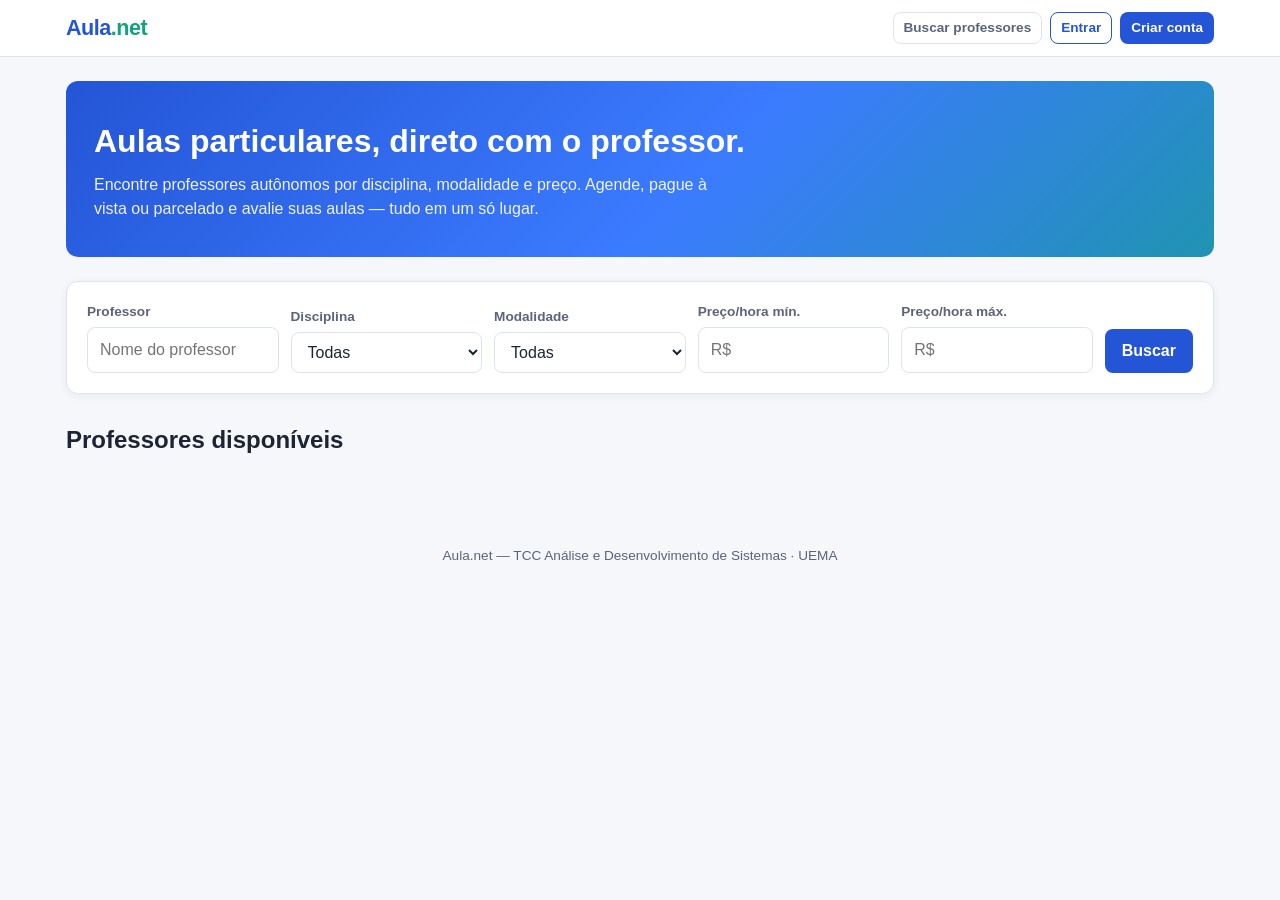
==== aulanet-plataforma/src/main/resources/static/index.html @ 15c30ea5 "Adiciona plataforma web Aula.net em Spring Boot Projeto Maven (Java 17 + Spring Boot 3.3) pronto par" ====
<!DOCTYPE html>
<html lang="pt-BR">
<head>
    <meta charset="UTF-8">
    <meta name="viewport" content="width=device-width, initial-scale=1">
    <title>Aula.net — Encontre seu professor particular</title>
    <link rel="icon" href="data:image/svg+xml,<svg xmlns=%22http://www.w3.org/2000/svg%22 viewBox=%220 0 100 100%22><text y=%22.9em%22 font-size=%2290%22>🎓</text></svg>">
    <link rel="stylesheet" href="css/style.css">
    <script src="js/api.js"></script>
</head>
<body>
<nav class="nav" id="nav"></nav>
<main class="container">
    <section class="hero">
        <h1>Aulas particulares, direto com o professor.</h1>
        <p>Encontre professores autônomos por disciplina, modalidade e preço. Agende, pague à vista ou parcelado
            e avalie suas aulas — tudo em um só lugar.</p>
    </section>

    <section class="card">
        <form id="filtros" class="linha">
            <div><label for="termo">Professor</label><input id="termo" placeholder="Nome do professor"></div>
            <div><label for="disciplina">Disciplina</label><select id="disciplina"><option value="">Todas</option></select></div>
            <div><label for="modalidade">Modalidade</label>
                <select id="modalidade"><option value="">Todas</option><option value="ONLINE">Online</option><option value="PRESENCIAL">Presencial</option></select></div>
            <div><label for="precoMin">Preço/hora mín.</label><input id="precoMin" type="number" min="0" step="5" placeholder="R$"></div>
            <div><label for="precoMax">Preço/hora máx.</label><input id="precoMax" type="number" min="0" step="5" placeholder="R$"></div>
            <div style="flex:0 0 auto"><button class="btn" type="submit">Buscar</button></div>
        </form>
    </section>

    <div class="entre mt-2"><h2 style="margin:0">Professores disponíveis</h2><span class="suave" id="contador"></span></div>
    <section id="resultados" class="grid grid-3 mt"></section>
</main>
<footer>Aula.net — TCC Análise e Desenvolvimento de Sistemas · UEMA</footer>

<script>
    async function carregarDisciplinas() {
        const ds = await Api.get('/api/disciplinas');
        const sel = document.getElementById('disciplina');
        ds.forEach(d => sel.insertAdjacentHTML('beforeend', `<option value="${d.id}">${esc(d.nome)}</option>`));
    }

    async function buscar(ev) {
        if (ev) ev.preventDefault();
        const p = new URLSearchParams();
        const campos = { termo: 'termo', disciplina: 'disciplinaId', modalidade: 'modalidade', precoMin: 'precoMin', precoMax: 'precoMax' };
        Object.entries(campos).forEach(([id, nome]) => { const v = document.getElementById(id).value; if (v) p.set(nome, v); });
        const box = document.getElementById('resultados');
        try {
            const ofertas = await Api.get('/api/ofertas?' + p);
            document.getElementById('contador').textContent = ofertas.length + ' resultado(s)';
            box.innerHTML = ofertas.length ? ofertas.map(o => `
                <article class="card prof-card">
                    <div class="prof-topo">
                        <div class="avatar">${fmt.iniciais(o.professorNome)}</div>
                        <div><h3>${esc(o.professorNome)}</h3><div class="pequeno">${fmt.estrelas(o.mediaAvaliacao)}
                             <span class="suave">(${o.totalAvaliacoes})</span></div></div>
                    </div>
                    <div><strong>${esc(o.disciplina)}</strong> ${selo(o.modalidade)}</div>
                    <div class="entre">
                        <div class="preco">${fmt.moeda(o.valorHora)} <small>/hora</small></div>
                        <a class="btn" href="professor.html?id=${o.professorId}&oferta=${o.id}">Ver perfil</a>
                    </div>
                </article>`).join('') : '<div class="card vazio">Nenhum professor encontrado com esses filtros.</div>';
        } catch (e) { toast(e.message, 'erro'); }
    }

    document.getElementById('filtros').addEventListener('submit', buscar);
    carregarDisciplinas().then(buscar);
</script>
</body>
</html>
---- aulanet-plataforma/src/main/resources/static/css/style.css ----
:root {
    --primaria: #2455d6;
    --primaria-escura: #1a3fa3;
    --primaria-clara: #e8eefc;
    --secundaria: #0fa37f;
    --perigo: #d64545;
    --alerta: #e89b1c;
    --texto: #1d2433;
    --texto-suave: #5b6478;
    --borda: #dfe3eb;
    --fundo: #f5f7fb;
    --card: #ffffff;
    --raio: 12px;
    --sombra: 0 2px 10px rgba(20, 30, 60, .06);
}

* { box-sizing: border-box; }

body {
    margin: 0;
    font-family: "Segoe UI", Roboto, "Helvetica Neue", Arial, sans-serif;
    color: var(--texto);
    background: var(--fundo);
    line-height: 1.5;
}

a { color: var(--primaria); text-decoration: none; }
a:hover { text-decoration: underline; }

/* ---------- navegação ---------- */
.nav {
    background: var(--card);
    border-bottom: 1px solid var(--borda);
    position: sticky; top: 0; z-index: 10;
}
.nav-inner {
    max-width: 1180px; margin: 0 auto; padding: 12px 16px;
    display: flex; align-items: center; gap: 16px; flex-wrap: wrap;
}
.logo { font-weight: 800; font-size: 1.35rem; color: var(--primaria); letter-spacing: -.5px; }
.logo span { color: var(--secundaria); }
.nav-links { display: flex; gap: 8px; margin-left: auto; align-items: center; flex-wrap: wrap; }
.nav-usuario { font-size: .9rem; color: var(--texto-suave); }

/* ---------- layout ---------- */
.container { max-width: 1180px; margin: 0 auto; padding: 24px 16px 48px; }
.estreito { max-width: 460px; }
.grid { display: grid; gap: 16px; }
.grid-2 { grid-template-columns: repeat(auto-fit, minmax(280px, 1fr)); }
.grid-3 { grid-template-columns: repeat(auto-fill, minmax(290px, 1fr)); }
.grid-4 { grid-template-columns: repeat(auto-fit, minmax(200px, 1fr)); }
.linha { display: flex; gap: 12px; flex-wrap: wrap; align-items: flex-end; }
.linha > * { flex: 1 1 160px; }
.entre { display: flex; justify-content: space-between; align-items: center; gap: 12px; flex-wrap: wrap; }
.mt { margin-top: 16px; }
.mt-2 { margin-top: 28px; }
.suave { color: var(--texto-suave); }
.pequeno { font-size: .85rem; }
.centro { text-align: center; }

.card {
    background: var(--card); border: 1px solid var(--borda); border-radius: var(--raio);
    padding: 20px; box-shadow: var(--sombra);
}
.card h3 { margin: 0 0 6px; }

.hero {
    background: linear-gradient(135deg, var(--primaria) 0%, #3b7bff 55%, var(--secundaria) 130%);
    color: #fff; border-radius: var(--raio); padding: 36px 28px; margin-bottom: 24px;
}
.hero h1 { margin: 0 0 8px; font-size: 2rem; }
.hero p { margin: 0; opacity: .92; max-width: 640px; }

/* ---------- formulários ---------- */
label { display: block; font-size: .85rem; font-weight: 600; margin-bottom: 4px; color: var(--texto-suave); }
input, select, textarea {
    width: 100%; padding: 10px 12px; border: 1px solid var(--borda); border-radius: 8px;
    font: inherit; background: #fff; color: var(--texto);
}
input:focus, select:focus, textarea:focus { outline: 2px solid var(--primaria-clara); border-color: var(--primaria); }
.campo { margin-bottom: 14px; }

.btn {
    display: inline-flex; align-items: center; justify-content: center; gap: 6px;
    padding: 9px 16px; border-radius: 8px; border: 1px solid transparent; cursor: pointer;
    font: inherit; font-weight: 600; background: var(--primaria); color: #fff; white-space: nowrap;
}
.btn:hover { background: var(--primaria-escura); text-decoration: none; }
.btn:disabled { opacity: .55; cursor: not-allowed; }
.btn-sec { background: #fff; color: var(--primaria); border-color: var(--primaria); }
.btn-sec:hover { background: var(--primaria-clara); }
.btn-verde { background: var(--secundaria); }
.btn-verde:hover { background: #0b8568; }
.btn-perigo { background: var(--perigo); }
.btn-perigo:hover { background: #b33434; }
.btn-leve { background: transparent; color: var(--texto-suave); border-color: var(--borda); }
.btn-leve:hover { background: var(--fundo); }
.btn-sm { padding: 5px 10px; font-size: .85rem; }
.btn-bloco { width: 100%; }

/* ---------- abas ---------- */
.abas { display: flex; gap: 4px; border-bottom: 1px solid var(--borda); margin-bottom: 20px; overflow-x: auto; }
.aba {
    padding: 10px 16px; border: none; background: none; cursor: pointer; font: inherit; font-weight: 600;
    color: var(--texto-suave); border-bottom: 3px solid transparent; white-space: nowrap;
}
.aba.ativa { color: var(--primaria); border-bottom-color: var(--primaria); }
.painel { display: none; }
.painel.ativo { display: block; }

/* ---------- tabelas ---------- */
.tabela-wrap { overflow-x: auto; }
table { width: 100%; border-collapse: collapse; background: var(--card); }
th, td { padding: 10px 12px; text-align: left; border-bottom: 1px solid var(--borda); font-size: .92rem; }
th { background: var(--fundo); color: var(--texto-suave); font-size: .8rem; text-transform: uppercase; letter-spacing: .4px; }
tr:last-child td { border-bottom: none; }
td.num, th.num { text-align: right; }

/* ---------- selos ---------- */
.selo {
    display: inline-block; padding: 2px 10px; border-radius: 999px; font-size: .75rem; font-weight: 700;
    background: var(--fundo); color: var(--texto-suave); border: 1px solid var(--borda);
}
.selo-SOLICITADO, .selo-PENDENTE { background: #fff6e6; color: #9a6300; border-color: #f3d9a6; }
.selo-CONFIRMADO { background: var(--primaria-clara); color: var(--primaria); border-color: #c5d4f8; }
.selo-CONCLUIDO, .selo-PAGO, .selo-REALIZADO { background: #e5f7f1; color: #087a5e; border-color: #b6e6d6; }
.selo-CANCELADO, .selo-ATRASADO { background: #fdecec; color: var(--perigo); border-color: #f5c2c2; }
.selo-ONLINE { background: #eef3ff; color: #3151a8; }
.selo-PRESENCIAL { background: #f2ecff; color: #6a3fc1; }
.selo-ALUNO { background: #eef7ff; color: #1f6aa5; }
.selo-PROFESSOR { background: #effaf4; color: #1c7a4c; }
.selo-ADMIN { background: #fff1e8; color: #b0521a; }

/* ---------- cartões de professor ---------- */
.prof-card { display: flex; flex-direction: column; gap: 10px; }
.prof-topo { display: flex; gap: 12px; align-items: center; }
.avatar {
    width: 48px; height: 48px; border-radius: 50%; background: var(--primaria-clara); color: var(--primaria);
    display: flex; align-items: center; justify-content: center; font-weight: 800; font-size: 1.1rem; flex-shrink: 0;
}
.avatar-g { width: 84px; height: 84px; font-size: 2rem; }
.preco { font-size: 1.4rem; font-weight: 800; }
.preco small { font-size: .8rem; font-weight: 500; color: var(--texto-suave); }
.estrelas { color: #f5a623; letter-spacing: 1px; }

/* ---------- indicadores ---------- */
.kpi { padding: 16px 18px; }
.kpi .rotulo { font-size: .8rem; color: var(--texto-suave); text-transform: uppercase; letter-spacing: .4px; }
.kpi .valor { font-size: 1.55rem; font-weight: 800; margin-top: 4px; }
.kpi.verde .valor { color: var(--secundaria); }
.kpi.laranja .valor { color: var(--alerta); }
.kpi.vermelho .valor { color: var(--perigo); }

/* ---------- gráfico de barras ---------- */
.barras { display: flex; align-items: flex-end; gap: 12px; height: 200px; padding-top: 12px; }
.barra-col { flex: 1; display: flex; flex-direction: column; align-items: center; justify-content: flex-end; height: 100%; }
.barra { width: 100%; max-width: 56px; background: var(--primaria); border-radius: 6px 6px 0 0; min-height: 2px; }
.barra-col .v { font-size: .75rem; color: var(--texto-suave); margin-bottom: 4px; }
.barra-col .m { font-size: .75rem; color: var(--texto-suave); margin-top: 6px; }

/* ---------- calendário semanal ---------- */
.calendario { display: grid; grid-template-columns: repeat(7, minmax(120px, 1fr)); gap: 8px; overflow-x: auto; }
.dia { background: var(--card); border: 1px solid var(--borda); border-radius: 10px; min-height: 170px; padding: 8px; }
.dia.hoje { border-color: var(--primaria); box-shadow: 0 0 0 2px var(--primaria-clara); }
.dia-titulo { font-size: .8rem; font-weight: 700; color: var(--texto-suave); margin-bottom: 6px; text-transform: capitalize; }
.evento {
    background: var(--primaria-clara); border-left: 3px solid var(--primaria); border-radius: 6px;
    padding: 6px 8px; margin-bottom: 6px; font-size: .8rem;
}
.evento b { display: block; }

/* ---------- avisos ---------- */
.toast {
    position: fixed; right: 16px; bottom: 16px; z-index: 100; padding: 12px 18px; border-radius: 10px;
    color: #fff; background: var(--texto); box-shadow: 0 6px 24px rgba(0,0,0,.2); max-width: 360px;
    opacity: 0; transform: translateY(10px); transition: all .25s;
}
.toast.visivel { opacity: 1; transform: translateY(0); }
.toast.erro { background: var(--perigo); }
.toast.ok { background: var(--secundaria); }
.alerta-box { padding: 12px 14px; border-radius: 8px; background: #fff6e6; border: 1px solid #f3d9a6; color: #7a5200; font-size: .9rem; }
.vazio { padding: 28px; text-align: center; color: var(--texto-suave); }

/* ---------- modal ---------- */
.modal-fundo {
    position: fixed; inset: 0; background: rgba(15, 20, 35, .45); display: none;
    align-items: center; justify-content: center; z-index: 50; padding: 16px;
}
.modal-fundo.aberto { display: flex; }
.modal { background: #fff; border-radius: var(--raio); padding: 24px; width: 100%; max-width: 520px; max-height: 90vh; overflow: auto; }
.modal h3 { margin-top: 0; }

.passos { display: flex; gap: 6px; margin-bottom: 14px; flex-wrap: wrap; }
.passo { font-size: .75rem; padding: 3px 10px; border-radius: 999px; background: var(--fundo); color: var(--texto-suave); }

.estrelas-input { display: flex; gap: 4px; font-size: 1.8rem; cursor: pointer; color: #d6d9e0; }
.estrelas-input span.on { color: #f5a623; }

footer { text-align: center; padding: 24px; color: var(--texto-suave); font-size: .85rem; }

@media (max-width: 640px) {
    .hero h1 { font-size: 1.5rem; }
    .calendario { grid-template-columns: repeat(7, 140px); }
}
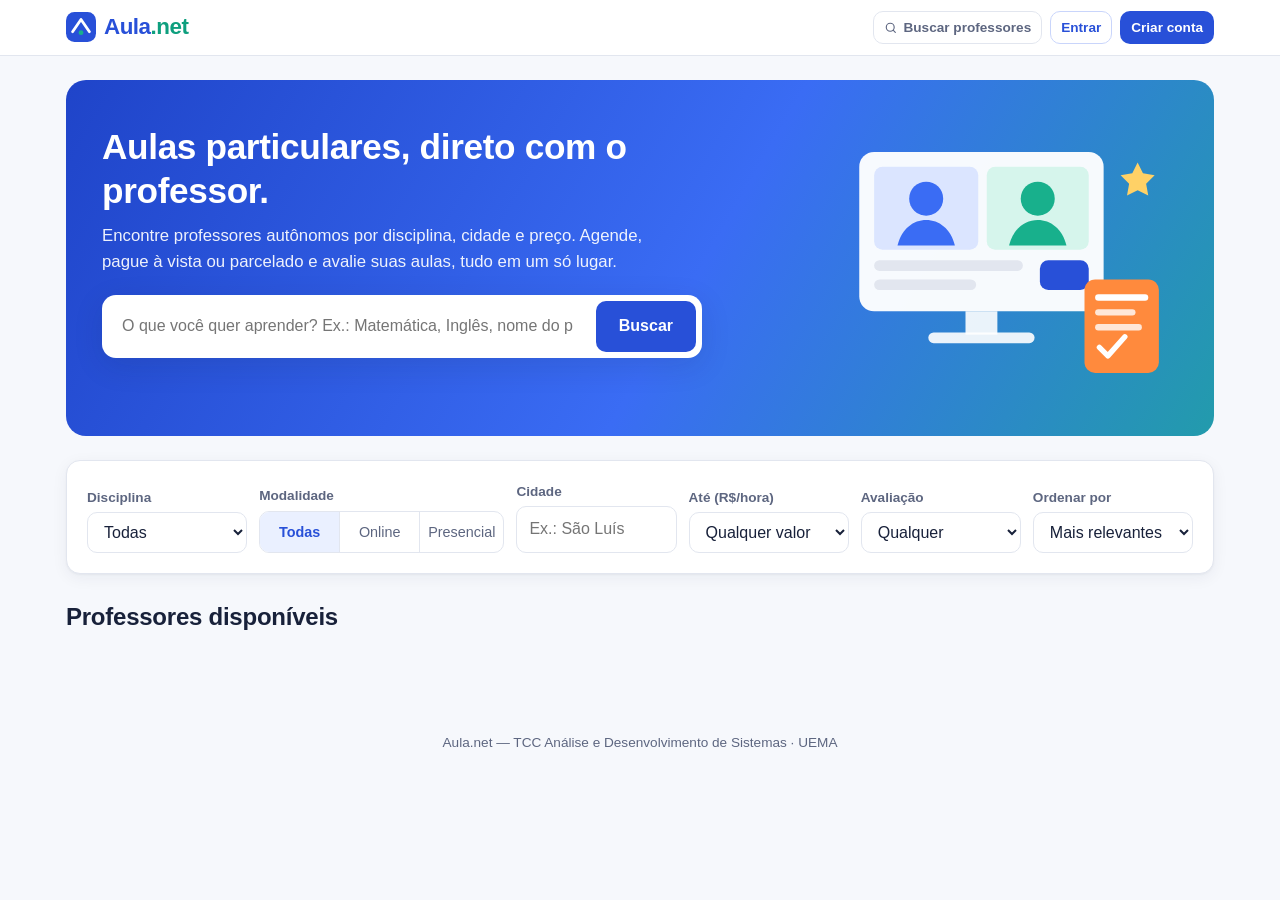
==== commit 5c0245f8: "Perfil com foto e currículo, busca por professor e novo visual - Perfil: foto (JPEG/PNG/WebP até 2 M" ====
--- a/aulanet-plataforma/src/main/resources/static/index.html
+++ b/aulanet-plataforma/src/main/resources/static/index.html
@@ -12,62 +12,154 @@
 <nav class="nav" id="nav"></nav>
 <main class="container">
     <section class="hero">
-        <h1>Aulas particulares, direto com o professor.</h1>
-        <p>Encontre professores autônomos por disciplina, modalidade e preço. Agende, pague à vista ou parcelado
-            e avalie suas aulas — tudo em um só lugar.</p>
+        <div>
+            <h1>Aulas particulares, direto com o professor.</h1>
+            <p>Encontre professores autônomos por disciplina, cidade e preço. Agende, pague à vista ou parcelado e avalie suas aulas, tudo em um só lugar.</p>
+            <form class="busca-principal" id="formBusca" role="search">
+                <input id="termo" placeholder="O que você quer aprender? Ex.: Matemática, Inglês, nome do professor" aria-label="Buscar">
+                <button class="btn btn-lg" type="submit">Buscar</button>
+            </form>
+            <div class="atalhos" id="atalhos"></div>
+            <div class="hero-numeros" id="numeros"></div>
+        </div>
+        <svg class="hero-ilustracao" viewBox="0 0 320 260" aria-hidden="true">
+            <rect x="20" y="30" width="230" height="150" rx="14" fill="#fff" opacity=".96"/>
+            <rect x="34" y="44" width="98" height="78" rx="8" fill="#dbe5ff"/>
+            <circle cx="83" cy="74" r="16" fill="#3a6cf4"/><path d="M56 118c4-16 15-24 27-24s23 8 27 24" fill="#3a6cf4"/>
+            <rect x="140" y="44" width="96" height="78" rx="8" fill="#d6f5ec"/>
+            <circle cx="188" cy="74" r="16" fill="#18b08c"/><path d="M161 118c4-16 15-24 27-24s23 8 27 24" fill="#18b08c"/>
+            <rect x="34" y="132" width="140" height="10" rx="5" fill="#e2e6ef"/><rect x="34" y="150" width="96" height="10" rx="5" fill="#e2e6ef"/>
+            <rect x="190" y="132" width="46" height="28" rx="8" fill="#2850d8"/>
+            <rect x="120" y="180" width="30" height="22" fill="#fff" opacity=".9"/><rect x="85" y="200" width="100" height="10" rx="5" fill="#fff" opacity=".9"/>
+            <g transform="translate(232 150)"><rect width="70" height="88" rx="10" fill="#ff8a3d"/><rect x="10" y="14" width="50" height="6" rx="3" fill="#fff"/><rect x="10" y="28" width="38" height="6" rx="3" fill="#fff" opacity=".8"/><rect x="10" y="42" width="44" height="6" rx="3" fill="#fff" opacity=".8"/><path d="m14 64 8 8 16-18" stroke="#fff" stroke-width="5" fill="none" stroke-linecap="round" stroke-linejoin="round"/></g>
+            <path d="m282 40 5 10 11 2-8 8 2 11-10-5-10 5 2-11-8-8 11-2z" fill="#ffd166"/>
+        </svg>
     </section>
 
-    <section class="card">
-        <form id="filtros" class="linha">
-            <div><label for="termo">Professor</label><input id="termo" placeholder="Nome do professor"></div>
+    <section class="card" aria-label="Filtros">
+        <div class="filtros">
             <div><label for="disciplina">Disciplina</label><select id="disciplina"><option value="">Todas</option></select></div>
-            <div><label for="modalidade">Modalidade</label>
-                <select id="modalidade"><option value="">Todas</option><option value="ONLINE">Online</option><option value="PRESENCIAL">Presencial</option></select></div>
-            <div><label for="precoMin">Preço/hora mín.</label><input id="precoMin" type="number" min="0" step="5" placeholder="R$"></div>
-            <div><label for="precoMax">Preço/hora máx.</label><input id="precoMax" type="number" min="0" step="5" placeholder="R$"></div>
-            <div style="flex:0 0 auto"><button class="btn" type="submit">Buscar</button></div>
-        </form>
+            <div class="largo"><label>Modalidade</label>
+                <div class="segmentado" id="modalidade">
+                    <button type="button" data-v="" class="ativo">Todas</button><button type="button" data-v="ONLINE">Online</button><button type="button" data-v="PRESENCIAL">Presencial</button>
+                </div></div>
+            <div><label for="cidade">Cidade</label><input id="cidade" placeholder="Ex.: São Luís"></div>
+            <div><label for="precoMax">Até (R$/hora)</label>
+                <select id="precoMax"><option value="">Qualquer valor</option><option>60</option><option>80</option><option>100</option><option>150</option></select></div>
+            <div><label for="notaMin">Avaliação</label>
+                <select id="notaMin"><option value="">Qualquer</option><option value="4">4 estrelas ou mais</option><option value="4.5">4,5 ou mais</option></select></div>
+            <div><label for="ordenar">Ordenar por</label>
+                <select id="ordenar"><option value="relevancia">Mais relevantes</option><option value="maior_nota">Melhor avaliados</option><option value="menor_preco">Menor preço</option><option value="mais_aulas">Mais aulas dadas</option></select></div>
+        </div>
     </section>
 
-    <div class="entre mt-2"><h2 style="margin:0">Professores disponíveis</h2><span class="suave" id="contador"></span></div>
-    <section id="resultados" class="grid grid-3 mt"></section>
+    <div class="entre mt-2">
+        <h2 style="margin:0" id="tituloResultados">Professores disponíveis</h2>
+        <span class="suave"><span id="contador"></span> <a href="#" id="limpar" class="oculto">limpar filtros</a></span>
+    </div>
+    <section id="resultados" class="grid grid-3 mt" aria-live="polite"></section>
 </main>
 <footer>Aula.net — TCC Análise e Desenvolvimento de Sistemas · UEMA</footer>
 
 <script>
-    async function carregarDisciplinas() {
-        const ds = await Api.get('/api/disciplinas');
-        const sel = document.getElementById('disciplina');
-        ds.forEach(d => sel.insertAdjacentHTML('beforeend', `<option value="${d.id}">${esc(d.nome)}</option>`));
+    const FILTROS = ['termo', 'disciplina', 'cidade', 'precoMax', 'notaMin', 'ordenar'];
+    const $ = id => document.getElementById(id);
+    let disciplinas = [];
+    let modalidade = '';
+
+    function cartao(p) {
+        const local = p.cidade ? `<span class="prof-local">${icone('local')} ${esc(p.cidade)}${p.uf ? ' – ' + esc(p.uf) : ''}</span>` : '';
+        const preco = p.precoMin == p.precoMax ? fmt.moeda(p.precoMin) : `${fmt.moeda(p.precoMin)}`;
+        return `<article class="card prof-card">
+            <div class="prof-topo">
+                ${avatar(p.nome, p.fotoUrl, 'md')}
+                <div><h3>${esc(p.nome)}</h3>${local}
+                    <div class="metricas">${p.mediaAvaliacao != null
+                        ? `<span>${fmt.estrelas(p.mediaAvaliacao)} <span class="suave">(${p.totalAvaliacoes})</span></span>`
+                        : '<span class="chip">Novo na plataforma</span>'}
+                        ${p.aulasConcluidas ? `<span>${icone('aula')} ${p.aulasConcluidas} aula${p.aulasConcluidas > 1 ? 's' : ''}</span>` : ''}</div>
+                </div>
+            </div>
+            ${p.bioResumo ? `<p class="prof-bio">${esc(p.bioResumo)}</p>` : ''}
+            <div class="chips">${p.disciplinas.map(d => `<span class="chip">${esc(d)}</span>`).join('')}${p.modalidades.map(selo).join('')}</div>
+            <div class="prof-rodape">
+                <div class="preco"><small>${p.precoMin == p.precoMax ? '' : 'a partir de '}</small>${preco} <small>/hora</small></div>
+                <a class="btn" href="professor.html?id=${p.id}">Ver perfil</a>
+            </div>
+        </article>`;
     }
 
-    async function buscar(ev) {
-        if (ev) ev.preventDefault();
-        const p = new URLSearchParams();
-        const campos = { termo: 'termo', disciplina: 'disciplinaId', modalidade: 'modalidade', precoMin: 'precoMin', precoMax: 'precoMax' };
-        Object.entries(campos).forEach(([id, nome]) => { const v = document.getElementById(id).value; if (v) p.set(nome, v); });
-        const box = document.getElementById('resultados');
-        try {
-            const ofertas = await Api.get('/api/ofertas?' + p);
-            document.getElementById('contador').textContent = ofertas.length + ' resultado(s)';
-            box.innerHTML = ofertas.length ? ofertas.map(o => `
-                <article class="card prof-card">
-                    <div class="prof-topo">
-                        <div class="avatar">${fmt.iniciais(o.professorNome)}</div>
-                        <div><h3>${esc(o.professorNome)}</h3><div class="pequeno">${fmt.estrelas(o.mediaAvaliacao)}
-                             <span class="suave">(${o.totalAvaliacoes})</span></div></div>
-                    </div>
-                    <div><strong>${esc(o.disciplina)}</strong> ${selo(o.modalidade)}</div>
-                    <div class="entre">
-                        <div class="preco">${fmt.moeda(o.valorHora)} <small>/hora</small></div>
-                        <a class="btn" href="professor.html?id=${o.professorId}&oferta=${o.id}">Ver perfil</a>
-                    </div>
-                </article>`).join('') : '<div class="card vazio">Nenhum professor encontrado com esses filtros.</div>';
-        } catch (e) { toast(e.message, 'erro'); }
+    function lerFiltros() {
+        const q = new URLSearchParams();
+        FILTROS.forEach(f => { const v = $(f).value.trim(); if (v && !(f === 'ordenar' && v === 'relevancia')) q.set(f, v); });
+        if (modalidade) q.set('modalidade', modalidade);
+        return q;
     }
 
-    document.getElementById('filtros').addEventListener('submit', buscar);
-    carregarDisciplinas().then(buscar);
+    async function buscar() {
+        const q = lerFiltros();
+        history.replaceState(null, '', q.toString() ? '?' + q : location.pathname);   // a busca fica no endereço
+        $('limpar').classList.toggle('oculto', !q.toString());
+        const api = new URLSearchParams();
+        if (q.get('termo')) api.set('termo', q.get('termo'));
+        if (q.get('disciplina')) api.set('disciplinaId', q.get('disciplina'));
+        ['modalidade', 'cidade', 'precoMax', 'notaMin', 'ordenar'].forEach(k => q.get(k) && api.set(k, q.get(k)));
+        const box = $('resultados');
+        box.innerHTML = '<div class="esqueleto"></div><div class="esqueleto"></div><div class="esqueleto"></div>';
+        try {
+            const profs = await Api.get('/api/professores?' + api);
+            $('contador').textContent = profs.length + (profs.length === 1 ? ' professor' : ' professores');
+            const disc = disciplinas.find(d => String(d.id) === q.get('disciplina'));
+            $('tituloResultados').textContent = q.get('termo') ? `Resultados para “${q.get('termo')}”`
+                : disc ? `Professores de ${disc.nome}` : 'Professores disponíveis';
+            box.innerHTML = profs.length ? profs.map(cartao).join('') : `<div class="card vazio" style="grid-column:1/-1">
+                <svg viewBox="0 0 120 90" aria-hidden="true"><circle cx="52" cy="40" r="26" fill="none" stroke="#c9d5fb" stroke-width="8"/><path d="m72 60 22 22" stroke="#c9d5fb" stroke-width="10" stroke-linecap="round"/></svg>
+                <strong>Nenhum professor encontrado.</strong><br>Tente outra disciplina, outra cidade ou <a href="#" onclick="limpar();return false">limpe os filtros</a>.</div>`;
+        } catch (e) { box.innerHTML = ''; toast(e.message, 'erro'); }
+    }
+
+    let espera;
+    const buscarDepois = () => { clearTimeout(espera); espera = setTimeout(buscar, 350); };
+
+    function limpar() {
+        FILTROS.forEach(f => $(f).value = f === 'ordenar' ? 'relevancia' : '');
+        definirModalidade('');
+        buscar();
+    }
+    function definirModalidade(v) {
+        modalidade = v;
+        document.querySelectorAll('#modalidade button').forEach(b => b.classList.toggle('ativo', b.dataset.v === v));
+    }
+
+    async function iniciar() {
+        disciplinas = await Api.get('/api/disciplinas');
+        $('disciplina').insertAdjacentHTML('beforeend', disciplinas.map(d => `<option value="${d.id}">${esc(d.nome)}</option>`).join(''));
+        $('atalhos').addEventListener('click', e => {
+            if (!e.target.dataset.id) return;
+            $('termo').value = ''; $('disciplina').value = e.target.dataset.id; buscar();
+            $('tituloResultados').scrollIntoView({ behavior: 'smooth' });
+        });
+        // restaura a busca do endereço (link compartilhado ou botão voltar)
+        const q = new URLSearchParams(location.search);
+        FILTROS.forEach(f => q.get(f) && ($(f).value = q.get(f)));
+        definirModalidade(q.get('modalidade') || '');
+        const todos = await Api.get('/api/professores');
+        const cidades = new Set(todos.map(p => p.cidade).filter(Boolean));
+        // atalhos: as disciplinas com mais professores
+        const conta = {};
+        todos.forEach(p => p.disciplinas.forEach(d => conta[d] = (conta[d] || 0) + 1));
+        $('atalhos').innerHTML = disciplinas.filter(d => conta[d.nome]).sort((a, b) => conta[b.nome] - conta[a.nome] || a.nome.localeCompare(b.nome))
+            .slice(0, 6).map(d => `<button type="button" class="atalho" data-id="${d.id}">${esc(d.nome)}</button>`).join('');
+        $('numeros').innerHTML = `<span><strong>${todos.length}</strong> professores</span><span><strong>${disciplinas.length}</strong> disciplinas</span><span><strong>${cidades.size}</strong> cidades</span>`;
+        buscar();
+    }
+
+    $('formBusca').addEventListener('submit', e => { e.preventDefault(); buscar(); $('tituloResultados').scrollIntoView({ behavior: 'smooth' }); });
+    ['disciplina', 'precoMax', 'notaMin', 'ordenar'].forEach(f => $(f).addEventListener('change', buscar));
+    $('cidade').addEventListener('input', buscarDepois);
+    $('modalidade').addEventListener('click', e => { if (e.target.dataset.v !== undefined) { definirModalidade(e.target.dataset.v); buscar(); } });
+    $('limpar').addEventListener('click', e => { e.preventDefault(); limpar(); });
+    iniciar();
 </script>
 </body>
 </html>
--- a/aulanet-plataforma/src/main/resources/static/css/style.css
+++ b/aulanet-plataforma/src/main/resources/static/css/style.css
@@ -1,17 +1,22 @@
+/* Aula.net — folha de estilos única (sem frameworks). */
 :root {
-    --primaria: #2455d6;
-    --primaria-escura: #1a3fa3;
-    --primaria-clara: #e8eefc;
-    --secundaria: #0fa37f;
+    --primaria: #2850d8;
+    --primaria-escura: #1c3aa8;
+    --primaria-clara: #eaf0ff;
+    --secundaria: #0e9f7e;
+    --secundaria-clara: #e3f7f1;
+    --destaque: #ff8a3d;
     --perigo: #d64545;
-    --alerta: #e89b1c;
-    --texto: #1d2433;
-    --texto-suave: #5b6478;
-    --borda: #dfe3eb;
-    --fundo: #f5f7fb;
+    --alerta: #e0901a;
+    --texto: #18213a;
+    --texto-suave: #5d6680;
+    --borda: #e2e6ef;
+    --fundo: #f6f8fc;
     --card: #ffffff;
-    --raio: 12px;
-    --sombra: 0 2px 10px rgba(20, 30, 60, .06);
+    --raio: 14px;
+    --raio-sm: 10px;
+    --sombra: 0 1px 2px rgba(20, 30, 60, .04), 0 4px 16px rgba(20, 30, 60, .06);
+    --sombra-forte: 0 8px 30px rgba(20, 30, 60, .12);
 }
 
 * { box-sizing: border-box; }
@@ -21,33 +26,45 @@
     font-family: "Segoe UI", Roboto, "Helvetica Neue", Arial, sans-serif;
     color: var(--texto);
     background: var(--fundo);
-    line-height: 1.5;
+    line-height: 1.55;
+    -webkit-font-smoothing: antialiased;
 }
 
 a { color: var(--primaria); text-decoration: none; }
 a:hover { text-decoration: underline; }
+img { max-width: 100%; }
+h1, h2, h3 { line-height: 1.25; letter-spacing: -.01em; }
+.icone { width: 1em; height: 1em; vertical-align: -.125em; flex-shrink: 0; }
 
 /* ---------- navegação ---------- */
 .nav {
-    background: var(--card);
+    background: rgba(255, 255, 255, .92);
+    backdrop-filter: saturate(180%) blur(8px);
     border-bottom: 1px solid var(--borda);
-    position: sticky; top: 0; z-index: 10;
+    position: sticky; top: 0; z-index: 20;
 }
 .nav-inner {
-    max-width: 1180px; margin: 0 auto; padding: 12px 16px;
+    max-width: 1180px; margin: 0 auto; padding: 10px 16px;
     display: flex; align-items: center; gap: 16px; flex-wrap: wrap;
 }
-.logo { font-weight: 800; font-size: 1.35rem; color: var(--primaria); letter-spacing: -.5px; }
-.logo span { color: var(--secundaria); }
+.logo { font-weight: 800; font-size: 1.4rem; color: var(--primaria); letter-spacing: -.5px; display: inline-flex; align-items: center; gap: 8px; }
+.logo:hover { text-decoration: none; }
+.logo em { font-style: normal; color: var(--secundaria); }
+.logo-marca { width: 30px; height: 30px; }
 .nav-links { display: flex; gap: 8px; margin-left: auto; align-items: center; flex-wrap: wrap; }
-.nav-usuario { font-size: .9rem; color: var(--texto-suave); }
+.nav-usuario {
+    display: inline-flex; align-items: center; gap: 8px; padding: 4px 10px 4px 4px;
+    border-radius: 999px; border: 1px solid var(--borda); color: var(--texto); font-size: .9rem; font-weight: 600;
+}
+.nav-usuario:hover { background: var(--fundo); text-decoration: none; }
 
 /* ---------- layout ---------- */
-.container { max-width: 1180px; margin: 0 auto; padding: 24px 16px 48px; }
+.container { max-width: 1180px; margin: 0 auto; padding: 24px 16px 56px; }
 .estreito { max-width: 460px; }
+.medio { max-width: 820px; }
 .grid { display: grid; gap: 16px; }
 .grid-2 { grid-template-columns: repeat(auto-fit, minmax(280px, 1fr)); }
-.grid-3 { grid-template-columns: repeat(auto-fill, minmax(290px, 1fr)); }
+.grid-3 { grid-template-columns: repeat(auto-fill, minmax(320px, 1fr)); }
 .grid-4 { grid-template-columns: repeat(auto-fit, minmax(200px, 1fr)); }
 .linha { display: flex; gap: 12px; flex-wrap: wrap; align-items: flex-end; }
 .linha > * { flex: 1 1 160px; }
@@ -57,46 +74,85 @@
 .suave { color: var(--texto-suave); }
 .pequeno { font-size: .85rem; }
 .centro { text-align: center; }
+.oculto { display: none !important; }
 
 .card {
     background: var(--card); border: 1px solid var(--borda); border-radius: var(--raio);
     padding: 20px; box-shadow: var(--sombra);
 }
 .card h3 { margin: 0 0 6px; }
-
+.secao-titulo { display: flex; align-items: center; gap: 8px; margin: 0 0 12px; font-size: 1.05rem; }
+.secao-titulo .icone { color: var(--primaria); width: 1.2em; height: 1.2em; }
+
+/* ---------- capa / hero ---------- */
 .hero {
-    background: linear-gradient(135deg, var(--primaria) 0%, #3b7bff 55%, var(--secundaria) 130%);
-    color: #fff; border-radius: var(--raio); padding: 36px 28px; margin-bottom: 24px;
-}
-.hero h1 { margin: 0 0 8px; font-size: 2rem; }
-.hero p { margin: 0; opacity: .92; max-width: 640px; }
+    position: relative; overflow: hidden;
+    background: linear-gradient(120deg, #1f44c9 0%, #3a6cf4 55%, #18b08c 120%);
+    color: #fff; border-radius: 20px; padding: 40px 36px; margin-bottom: 24px;
+    display: grid; grid-template-columns: 1.2fr .8fr; gap: 24px; align-items: center;
+}
+.hero h1 { margin: 0 0 10px; font-size: 2.2rem; }
+.hero p { margin: 0 0 20px; opacity: .92; max-width: 560px; font-size: 1.05rem; }
+.hero-ilustracao { width: 100%; max-width: 340px; justify-self: end; }
+.hero-numeros { display: flex; gap: 24px; flex-wrap: wrap; margin-top: 18px; font-size: .9rem; opacity: .95; }
+.hero-numeros strong { display: block; font-size: 1.3rem; }
+
+.busca-principal {
+    display: flex; gap: 8px; background: #fff; padding: 6px; border-radius: 14px; box-shadow: var(--sombra-forte);
+    max-width: 600px;
+}
+.busca-principal input { border: none; font-size: 1rem; padding: 12px 14px; }
+.busca-principal input:focus { outline: none; }
+.atalhos { display: flex; gap: 8px; flex-wrap: wrap; margin-top: 14px; }
+.atalho {
+    background: rgba(255, 255, 255, .16); color: #fff; border: 1px solid rgba(255, 255, 255, .35);
+    border-radius: 999px; padding: 5px 12px; font-size: .85rem; cursor: pointer; font: inherit; font-size: .85rem;
+}
+.atalho:hover { background: rgba(255, 255, 255, .28); }
 
 /* ---------- formulários ---------- */
 label { display: block; font-size: .85rem; font-weight: 600; margin-bottom: 4px; color: var(--texto-suave); }
 input, select, textarea {
-    width: 100%; padding: 10px 12px; border: 1px solid var(--borda); border-radius: 8px;
+    width: 100%; padding: 10px 12px; border: 1px solid var(--borda); border-radius: var(--raio-sm);
     font: inherit; background: #fff; color: var(--texto);
 }
-input:focus, select:focus, textarea:focus { outline: 2px solid var(--primaria-clara); border-color: var(--primaria); }
+textarea { resize: vertical; }
+input:focus, select:focus, textarea:focus { outline: 3px solid var(--primaria-clara); border-color: var(--primaria); }
 .campo { margin-bottom: 14px; }
+.ajuda { font-size: .8rem; color: var(--texto-suave); margin-top: 4px; }
+.contador { float: right; font-weight: 400; }
 
 .btn {
     display: inline-flex; align-items: center; justify-content: center; gap: 6px;
-    padding: 9px 16px; border-radius: 8px; border: 1px solid transparent; cursor: pointer;
+    padding: 9px 16px; border-radius: var(--raio-sm); border: 1px solid transparent; cursor: pointer;
     font: inherit; font-weight: 600; background: var(--primaria); color: #fff; white-space: nowrap;
+    transition: background .15s, box-shadow .15s, transform .05s;
 }
 .btn:hover { background: var(--primaria-escura); text-decoration: none; }
+.btn:active { transform: translateY(1px); }
 .btn:disabled { opacity: .55; cursor: not-allowed; }
-.btn-sec { background: #fff; color: var(--primaria); border-color: var(--primaria); }
+.btn-sec { background: #fff; color: var(--primaria); border-color: #c9d5fb; }
 .btn-sec:hover { background: var(--primaria-clara); }
 .btn-verde { background: var(--secundaria); }
 .btn-verde:hover { background: #0b8568; }
 .btn-perigo { background: var(--perigo); }
 .btn-perigo:hover { background: #b33434; }
 .btn-leve { background: transparent; color: var(--texto-suave); border-color: var(--borda); }
-.btn-leve:hover { background: var(--fundo); }
+.btn-leve:hover { background: var(--fundo); color: var(--texto); }
 .btn-sm { padding: 5px 10px; font-size: .85rem; }
+.btn-lg { padding: 12px 22px; font-size: 1rem; }
 .btn-bloco { width: 100%; }
+
+/* ---------- filtros da busca ---------- */
+.filtros { display: flex; flex-wrap: wrap; gap: 12px; align-items: flex-end; }
+.filtros > * { flex: 1 1 150px; }
+.filtros > .largo { flex: 1.5 1 230px; }
+.segmentado { display: flex; border: 1px solid var(--borda); border-radius: var(--raio-sm); overflow: hidden; background: #fff; }
+.segmentado button {
+    flex: 1; border: none; background: none; padding: 9px 8px; font: inherit; font-size: .9rem; cursor: pointer; color: var(--texto-suave);
+}
+.segmentado button + button { border-left: 1px solid var(--borda); }
+.segmentado button.ativo { background: var(--primaria-clara); color: var(--primaria); font-weight: 700; }
 
 /* ---------- abas ---------- */
 .abas { display: flex; gap: 4px; border-bottom: 1px solid var(--borda); margin-bottom: 20px; overflow-x: auto; }
@@ -112,40 +168,83 @@
 .tabela-wrap { overflow-x: auto; }
 table { width: 100%; border-collapse: collapse; background: var(--card); }
 th, td { padding: 10px 12px; text-align: left; border-bottom: 1px solid var(--borda); font-size: .92rem; }
-th { background: var(--fundo); color: var(--texto-suave); font-size: .8rem; text-transform: uppercase; letter-spacing: .4px; }
+th { background: var(--fundo); color: var(--texto-suave); font-size: .78rem; text-transform: uppercase; letter-spacing: .4px; }
 tr:last-child td { border-bottom: none; }
 td.num, th.num { text-align: right; }
 
 /* ---------- selos ---------- */
 .selo {
-    display: inline-block; padding: 2px 10px; border-radius: 999px; font-size: .75rem; font-weight: 700;
-    background: var(--fundo); color: var(--texto-suave); border: 1px solid var(--borda);
+    display: inline-flex; align-items: center; gap: 4px; padding: 2px 10px; border-radius: 999px;
+    font-size: .75rem; font-weight: 700; background: var(--fundo); color: var(--texto-suave); border: 1px solid var(--borda);
 }
 .selo-SOLICITADO, .selo-PENDENTE { background: #fff6e6; color: #9a6300; border-color: #f3d9a6; }
 .selo-CONFIRMADO { background: var(--primaria-clara); color: var(--primaria); border-color: #c5d4f8; }
-.selo-CONCLUIDO, .selo-PAGO, .selo-REALIZADO { background: #e5f7f1; color: #087a5e; border-color: #b6e6d6; }
+.selo-CONCLUIDO, .selo-PAGO, .selo-REALIZADO { background: var(--secundaria-clara); color: #087a5e; border-color: #b6e6d6; }
 .selo-CANCELADO, .selo-ATRASADO { background: #fdecec; color: var(--perigo); border-color: #f5c2c2; }
-.selo-ONLINE { background: #eef3ff; color: #3151a8; }
-.selo-PRESENCIAL { background: #f2ecff; color: #6a3fc1; }
+.selo-ONLINE { background: #eef3ff; color: #3151a8; border-color: #d6e0fb; }
+.selo-PRESENCIAL { background: #f2ecff; color: #6a3fc1; border-color: #e1d4fb; }
 .selo-ALUNO { background: #eef7ff; color: #1f6aa5; }
 .selo-PROFESSOR { background: #effaf4; color: #1c7a4c; }
 .selo-ADMIN { background: #fff1e8; color: #b0521a; }
-
-/* ---------- cartões de professor ---------- */
-.prof-card { display: flex; flex-direction: column; gap: 10px; }
-.prof-topo { display: flex; gap: 12px; align-items: center; }
+.chip { display: inline-block; padding: 3px 10px; border-radius: 999px; background: var(--fundo); border: 1px solid var(--borda); font-size: .8rem; font-weight: 600; color: var(--texto); }
+
+/* ---------- avatar ---------- */
 .avatar {
-    width: 48px; height: 48px; border-radius: 50%; background: var(--primaria-clara); color: var(--primaria);
-    display: flex; align-items: center; justify-content: center; font-weight: 800; font-size: 1.1rem; flex-shrink: 0;
-}
-.avatar-g { width: 84px; height: 84px; font-size: 2rem; }
-.preco { font-size: 1.4rem; font-weight: 800; }
-.preco small { font-size: .8rem; font-weight: 500; color: var(--texto-suave); }
+    width: 48px; height: 48px; border-radius: 50%; display: inline-flex; align-items: center; justify-content: center;
+    font-weight: 800; color: #fff; flex-shrink: 0; object-fit: cover; background: var(--primaria);
+    font-size: 1.05rem; letter-spacing: .5px; user-select: none;
+}
+.avatar-xs { width: 28px; height: 28px; font-size: .7rem; }
+.avatar-sm { width: 40px; height: 40px; font-size: .9rem; }
+.avatar-md { width: 64px; height: 64px; font-size: 1.3rem; }
+.avatar-lg { width: 128px; height: 128px; font-size: 2.6rem; border: 4px solid #fff; box-shadow: var(--sombra-forte); }
+
+/* ---------- cartão de professor (busca) ---------- */
+.prof-card { display: flex; flex-direction: column; gap: 12px; transition: box-shadow .15s, transform .15s; }
+.prof-card:hover { box-shadow: var(--sombra-forte); transform: translateY(-2px); }
+.prof-topo { display: flex; gap: 14px; align-items: center; }
+.prof-topo h3 { margin: 0; font-size: 1.08rem; }
+.prof-local { display: flex; align-items: center; gap: 4px; font-size: .85rem; color: var(--texto-suave); }
+.prof-bio { margin: 0; color: var(--texto-suave); font-size: .92rem; display: -webkit-box; -webkit-line-clamp: 3; -webkit-box-orient: vertical; overflow: hidden; }
+.prof-rodape { display: flex; justify-content: space-between; align-items: center; gap: 12px; margin-top: auto; padding-top: 12px; border-top: 1px solid var(--borda); }
+.chips { display: flex; flex-wrap: wrap; gap: 6px; }
+.preco { font-size: 1.35rem; font-weight: 800; white-space: nowrap; }
+.preco small { font-size: .78rem; font-weight: 500; color: var(--texto-suave); }
 .estrelas { color: #f5a623; letter-spacing: 1px; }
+.metricas { display: flex; gap: 12px; flex-wrap: wrap; font-size: .85rem; color: var(--texto-suave); align-items: center; }
+.metricas span { display: inline-flex; align-items: center; gap: 4px; }
+
+/* ---------- perfil público ---------- */
+.perfil-capa { height: 150px; border-radius: 20px 20px 0 0; background: linear-gradient(120deg, #1f44c9, #3a6cf4 60%, #18b08c); }
+.perfil-cabecalho { background: var(--card); border: 1px solid var(--borda); border-top: none; border-radius: 0 0 20px 20px; padding: 0 28px 24px; box-shadow: var(--sombra); }
+.perfil-identidade { display: flex; gap: 22px; align-items: flex-end; margin-top: -64px; flex-wrap: wrap; }
+.perfil-identidade h1 { margin: 0 0 4px; font-size: 1.8rem; }
+.perfil-corpo { display: grid; grid-template-columns: 1fr 360px; gap: 20px; margin-top: 20px; align-items: start; }
+.fixo { position: sticky; top: 76px; }
+.texto-longo { white-space: pre-line; margin: 0; }
+.lista-cv { list-style: none; padding: 0; margin: 0; }
+.lista-cv li { position: relative; padding: 0 0 12px 22px; }
+.lista-cv li::before { content: ""; position: absolute; left: 4px; top: 8px; width: 8px; height: 8px; border-radius: 50%; background: var(--primaria); }
+.lista-cv li:not(:last-child)::after { content: ""; position: absolute; left: 7px; top: 18px; bottom: 0; width: 2px; background: var(--primaria-clara); }
+.avaliacao { display: flex; gap: 12px; padding: 14px 0; border-bottom: 1px solid var(--borda); }
+.avaliacao:last-child { border-bottom: none; }
+.dist-nota { display: grid; grid-template-columns: 40px 1fr 28px; gap: 8px; align-items: center; font-size: .82rem; color: var(--texto-suave); }
+.dist-barra { height: 8px; background: var(--fundo); border-radius: 99px; overflow: hidden; }
+.dist-barra span { display: block; height: 100%; background: #f5a623; }
+.servico { display: flex; justify-content: space-between; align-items: center; gap: 12px; padding: 12px 0; border-bottom: 1px solid var(--borda); }
+.servico:last-child { border-bottom: none; }
+
+/* ---------- editar perfil ---------- */
+.foto-editor { display: flex; gap: 20px; align-items: center; flex-wrap: wrap; }
+.progresso { height: 10px; border-radius: 99px; background: var(--fundo); overflow: hidden; }
+.progresso span { display: block; height: 100%; background: linear-gradient(90deg, var(--primaria), var(--secundaria)); transition: width .3s; }
+.checklist { list-style: none; padding: 0; margin: 10px 0 0; font-size: .9rem; }
+.checklist li { display: flex; align-items: center; gap: 8px; padding: 4px 0; color: var(--texto-suave); }
+.checklist li.ok { color: var(--secundaria); }
 
 /* ---------- indicadores ---------- */
 .kpi { padding: 16px 18px; }
-.kpi .rotulo { font-size: .8rem; color: var(--texto-suave); text-transform: uppercase; letter-spacing: .4px; }
+.kpi .rotulo { font-size: .78rem; color: var(--texto-suave); text-transform: uppercase; letter-spacing: .4px; }
 .kpi .valor { font-size: 1.55rem; font-weight: 800; margin-top: 4px; }
 .kpi.verde .valor { color: var(--secundaria); }
 .kpi.laranja .valor { color: var(--alerta); }
@@ -163,29 +262,27 @@
 .dia { background: var(--card); border: 1px solid var(--borda); border-radius: 10px; min-height: 170px; padding: 8px; }
 .dia.hoje { border-color: var(--primaria); box-shadow: 0 0 0 2px var(--primaria-clara); }
 .dia-titulo { font-size: .8rem; font-weight: 700; color: var(--texto-suave); margin-bottom: 6px; text-transform: capitalize; }
-.evento {
-    background: var(--primaria-clara); border-left: 3px solid var(--primaria); border-radius: 6px;
-    padding: 6px 8px; margin-bottom: 6px; font-size: .8rem;
-}
+.evento { background: var(--primaria-clara); border-left: 3px solid var(--primaria); border-radius: 6px; padding: 6px 8px; margin-bottom: 6px; font-size: .8rem; }
 .evento b { display: block; }
 
-/* ---------- avisos ---------- */
+/* ---------- avisos e estados vazios ---------- */
 .toast {
     position: fixed; right: 16px; bottom: 16px; z-index: 100; padding: 12px 18px; border-radius: 10px;
-    color: #fff; background: var(--texto); box-shadow: 0 6px 24px rgba(0,0,0,.2); max-width: 360px;
-    opacity: 0; transform: translateY(10px); transition: all .25s;
+    color: #fff; background: var(--texto); box-shadow: var(--sombra-forte); max-width: 360px;
+    opacity: 0; transform: translateY(10px); transition: all .25s; pointer-events: none;
 }
 .toast.visivel { opacity: 1; transform: translateY(0); }
 .toast.erro { background: var(--perigo); }
 .toast.ok { background: var(--secundaria); }
-.alerta-box { padding: 12px 14px; border-radius: 8px; background: #fff6e6; border: 1px solid #f3d9a6; color: #7a5200; font-size: .9rem; }
-.vazio { padding: 28px; text-align: center; color: var(--texto-suave); }
+.alerta-box { padding: 12px 14px; border-radius: var(--raio-sm); background: #fff6e6; border: 1px solid #f3d9a6; color: #7a5200; font-size: .9rem; }
+.info-box { padding: 12px 14px; border-radius: var(--raio-sm); background: var(--primaria-clara); border: 1px solid #c9d5fb; color: var(--primaria-escura); font-size: .9rem; }
+.vazio { padding: 32px 20px; text-align: center; color: var(--texto-suave); }
+.vazio svg { width: 120px; height: auto; display: block; margin: 0 auto 12px; }
+.esqueleto { background: linear-gradient(90deg, #eef1f7 25%, #f6f8fc 50%, #eef1f7 75%); background-size: 200% 100%; animation: brilho 1.2s infinite; border-radius: var(--raio); min-height: 230px; }
+@keyframes brilho { to { background-position: -200% 0; } }
 
 /* ---------- modal ---------- */
-.modal-fundo {
-    position: fixed; inset: 0; background: rgba(15, 20, 35, .45); display: none;
-    align-items: center; justify-content: center; z-index: 50; padding: 16px;
-}
+.modal-fundo { position: fixed; inset: 0; background: rgba(15, 20, 35, .45); display: none; align-items: center; justify-content: center; z-index: 50; padding: 16px; }
 .modal-fundo.aberto { display: flex; }
 .modal { background: #fff; border-radius: var(--raio); padding: 24px; width: 100%; max-width: 520px; max-height: 90vh; overflow: auto; }
 .modal h3 { margin-top: 0; }
@@ -196,9 +293,32 @@
 .estrelas-input { display: flex; gap: 4px; font-size: 1.8rem; cursor: pointer; color: #d6d9e0; }
 .estrelas-input span.on { color: #f5a623; }
 
-footer { text-align: center; padding: 24px; color: var(--texto-suave); font-size: .85rem; }
-
+/* ---------- telas de acesso ---------- */
+.acesso { display: grid; grid-template-columns: 1fr 1fr; min-height: calc(100vh - 60px); }
+.acesso-lado { background: linear-gradient(140deg, #1f44c9, #3a6cf4 60%, #18b08c); color: #fff; padding: 48px; display: flex; flex-direction: column; justify-content: center; gap: 18px; }
+.acesso-lado h2 { font-size: 1.8rem; margin: 0; }
+.acesso-lado ul { list-style: none; padding: 0; margin: 0; display: grid; gap: 10px; }
+.acesso-lado li { display: flex; gap: 10px; align-items: center; }
+.icone-bola { width: 24px; height: 24px; border-radius: 50%; background: rgba(255,255,255,.2); display: inline-flex; align-items: center; justify-content: center; font-weight: 800; flex-shrink: 0; }
+.acesso-form { display: flex; align-items: center; justify-content: center; padding: 32px 16px; }
+.acesso-form > div { width: 100%; max-width: 420px; }
+.acesso-form table td { padding: 8px 6px; font-size: .85rem; }
+
+footer { text-align: center; padding: 28px; color: var(--texto-suave); font-size: .85rem; }
+
+@media (max-width: 900px) {
+    .hero { grid-template-columns: 1fr; padding: 28px 22px; }
+    .hero-ilustracao { display: none; }
+    .perfil-corpo { grid-template-columns: 1fr; }
+    .fixo { position: static; }
+    .acesso { grid-template-columns: 1fr; }
+    .acesso-lado { display: none; }
+}
 @media (max-width: 640px) {
-    .hero h1 { font-size: 1.5rem; }
+    .hero h1 { font-size: 1.6rem; }
     .calendario { grid-template-columns: repeat(7, 140px); }
-}
+    .perfil-identidade { margin-top: -48px; }
+    .avatar-lg { width: 96px; height: 96px; font-size: 2rem; }
+    .perfil-cabecalho { padding: 0 18px 20px; }
+    .nav-usuario .nome { display: none; }
+}
